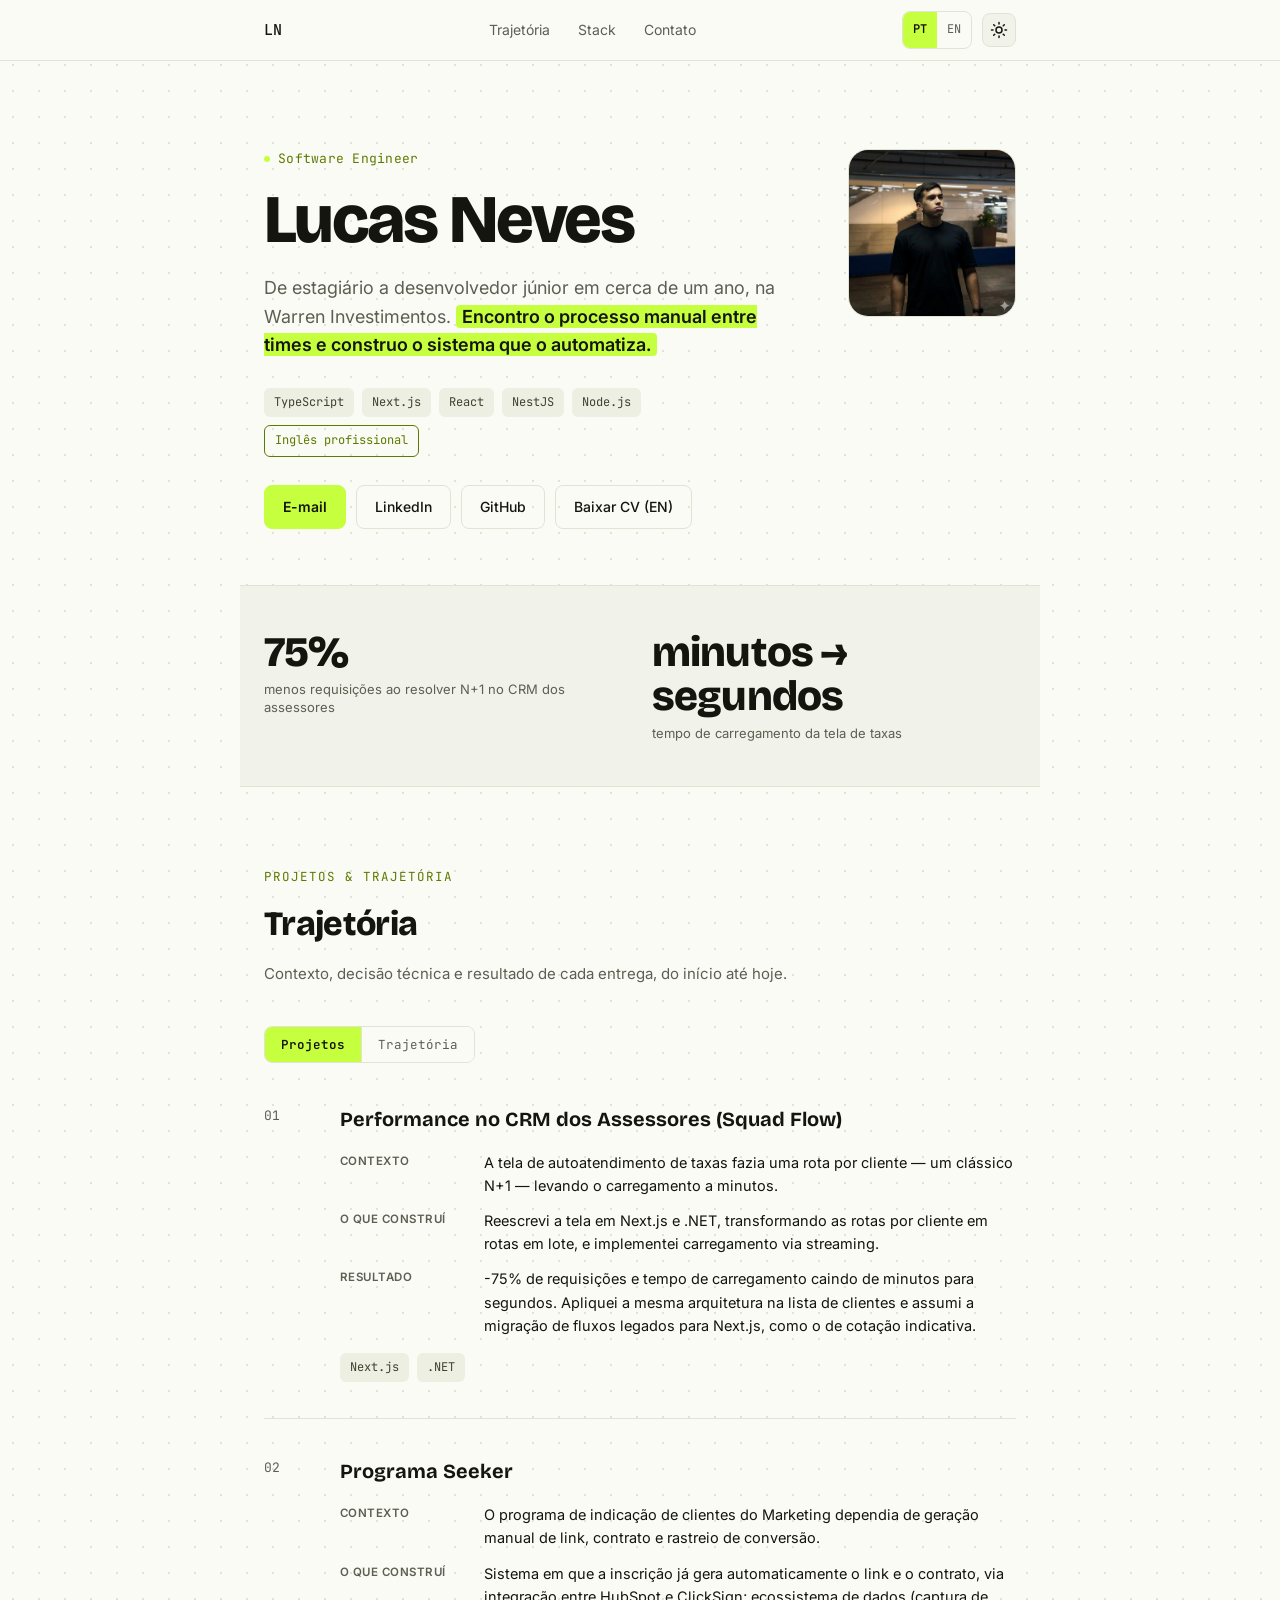
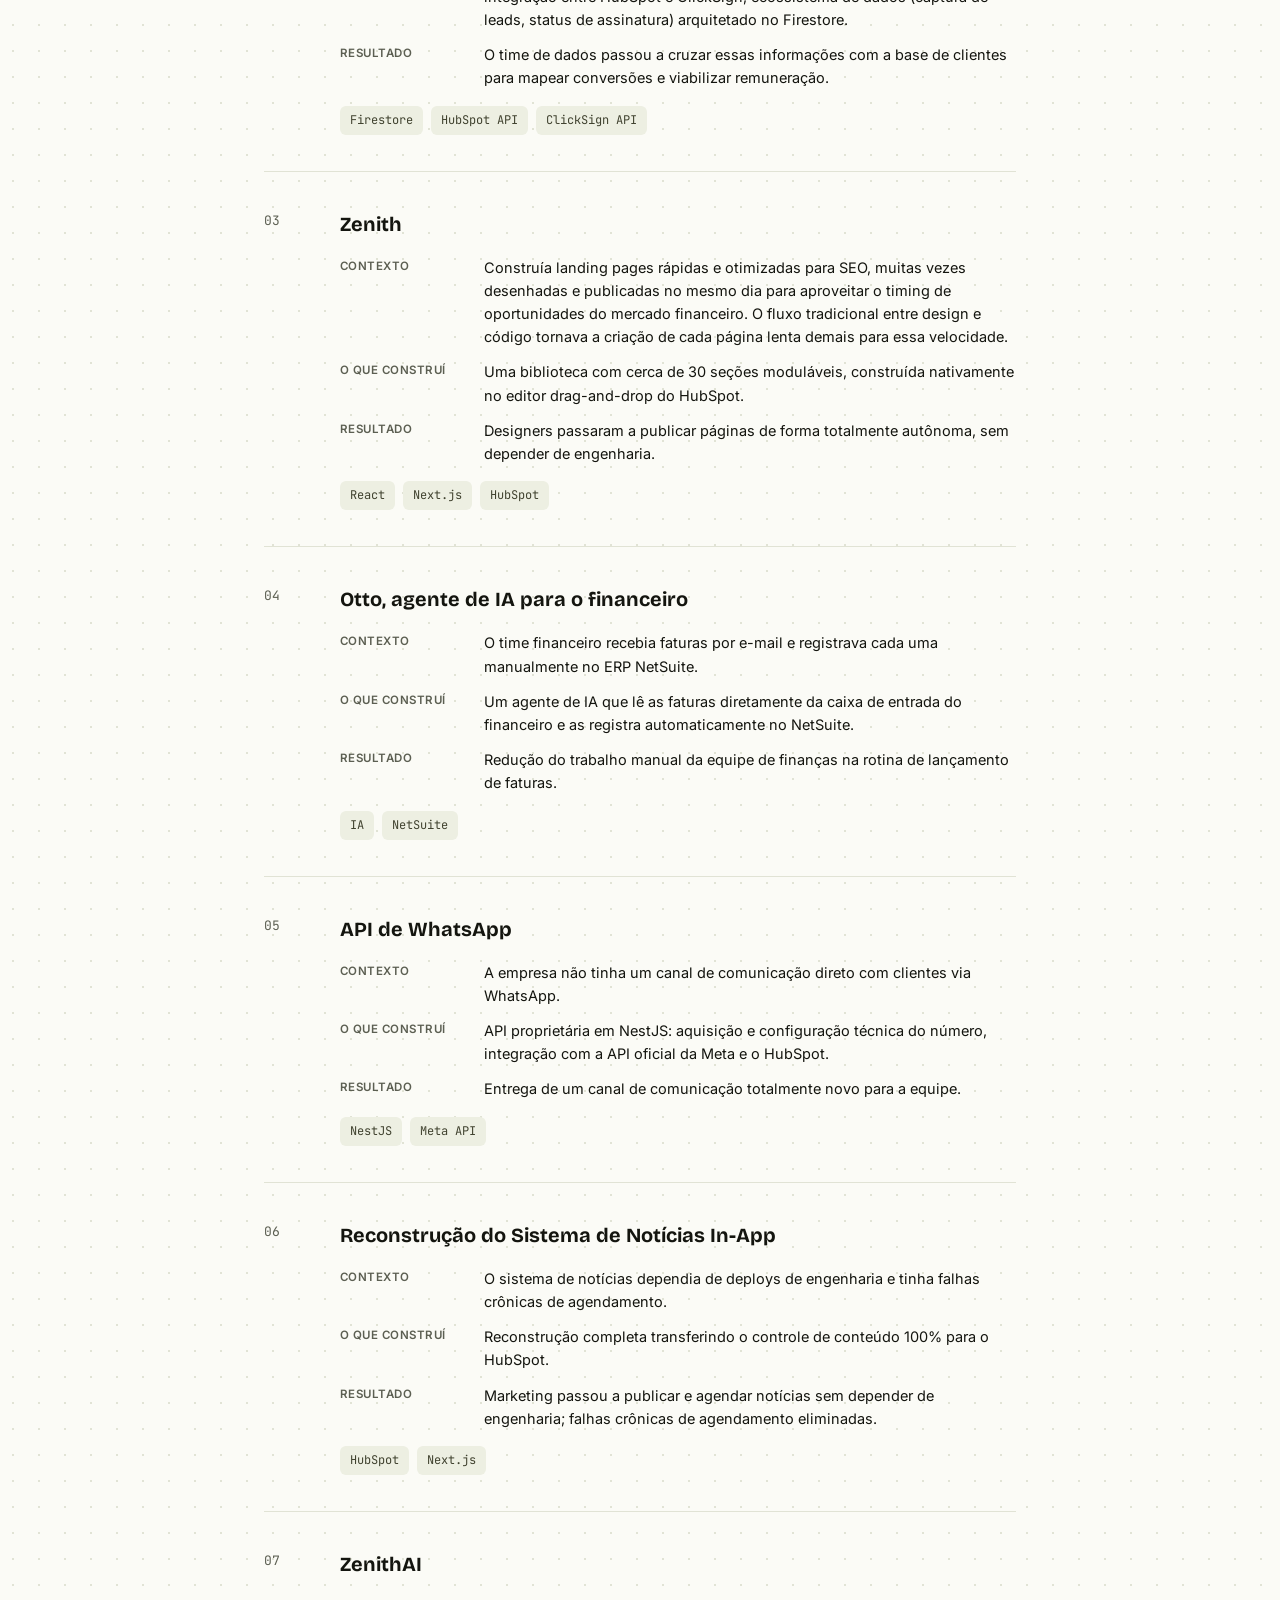
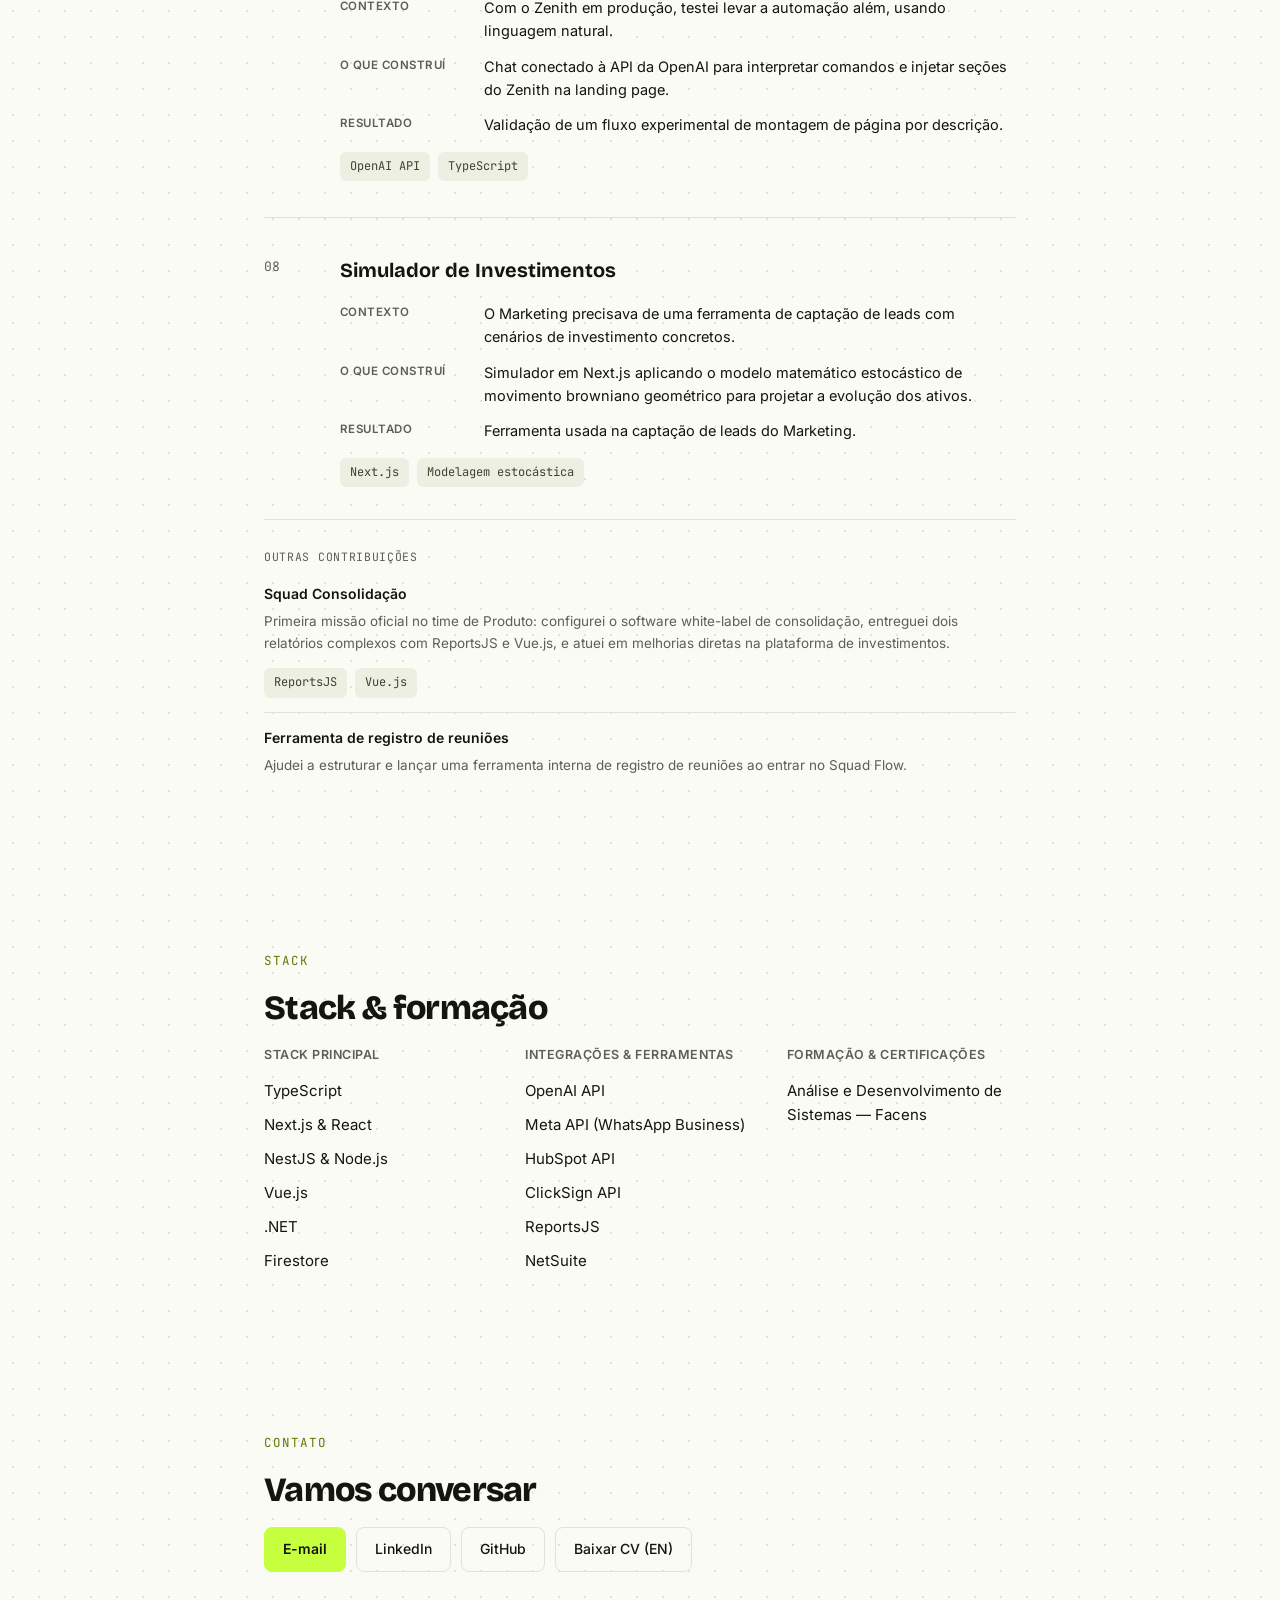
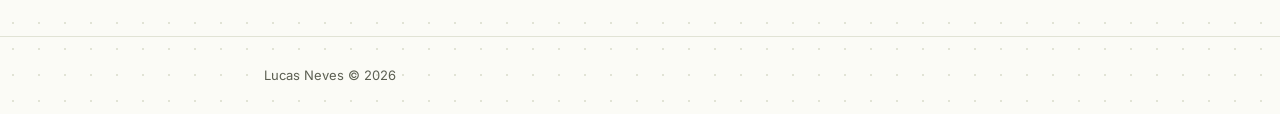
==== index.html @ 9c4b1221 "Initial commit: personal resume site Co-Authored-By: Claude Sonnet 5 <noreply@anthropic.com>" ====
<!DOCTYPE html>
<html lang="pt-BR">
<head>
<meta charset="UTF-8">
<meta name="viewport" content="width=device-width, initial-scale=1.0">
<title>Lucas Neves</title>
<meta name="description" content="Lucas Neves — Software Engineer. TypeScript, Next.js, React, NestJS e Node.js.">
<link rel="icon" type="image/svg+xml" href="favicon.svg">
<link rel="preconnect" href="https://fonts.googleapis.com">
<link rel="preconnect" href="https://fonts.gstatic.com" crossorigin>
<link href="https://fonts.googleapis.com/css2?family=Bricolage+Grotesque:opsz,wght@12..96,600..800&family=Inter:wght@400;500;600;700&family=JetBrains+Mono:wght@400;500&display=swap" rel="stylesheet">
<link rel="stylesheet" href="style.css">
</head>
<body>

<header class="site-header">
  <div class="wrap header-inner">
    <a href="#top" class="logo">LN</a>
    <nav class="main-nav">
      <a href="#trajetoria">Trajetória</a>
      <a href="#stack">Stack</a>
      <a href="#contato">Contato</a>
    </nav>
    <div class="header-controls">
      <div class="lang-toggle">
        <span class="lang-current">PT</span>
        <a href="en/" class="lang-link">EN</a>
      </div>
      <button id="theme-toggle" class="theme-toggle" aria-label="Alternar tema claro/escuro" title="Alternar tema">
        <svg class="icon-sun" width="18" height="18" viewBox="0 0 24 24" fill="none" stroke="currentColor" stroke-width="2" stroke-linecap="round"><circle cx="12" cy="12" r="4"/><path d="M12 2v2M12 20v2M4.93 4.93l1.41 1.41M17.66 17.66l1.41 1.41M2 12h2M20 12h2M6.34 17.66l-1.41 1.41M19.07 4.93l-1.41 1.41"/></svg>
        <svg class="icon-moon" width="18" height="18" viewBox="0 0 24 24" fill="none" stroke="currentColor" stroke-width="2" stroke-linecap="round" stroke-linejoin="round"><path d="M21 12.79A9 9 0 1 1 11.21 3 7 7 0 0 0 21 12.79z"/></svg>
      </button>
    </div>
  </div>
</header>

<main id="top">

  <section class="hero wrap">
    <div class="hero-grid">
      <div class="hero-text">
        <p class="eyebrow"><span class="eyebrow-dot"></span>Software Engineer</p>
        <h1>Lucas Neves</h1>
        <p class="hero-lede">
          De estagiário a desenvolvedor júnior em cerca de um ano, na Warren Investimentos.
          <strong>Encontro o processo manual entre times e construo o sistema que o automatiza.</strong>
        </p>
        <div class="tag-row">
          <span class="tag">TypeScript</span>
          <span class="tag">Next.js</span>
          <span class="tag">React</span>
          <span class="tag">NestJS</span>
          <span class="tag">Node.js</span>
          <span class="tag tag-accent">Inglês profissional</span>
        </div>
        <div class="cta-row">
          <a class="btn btn-primary" href="mailto:lc.fr.nv@gmail.com">E-mail</a>
          <a class="btn" href="https://www.linkedin.com/in/lucas-nev/" target="_blank" rel="noopener">LinkedIn</a>
          <a class="btn" href="https://github.com/lucas-fnvs" target="_blank" rel="noopener">GitHub</a>
          <a class="btn" href="assets/lucas-neves-resume-en.pdf" download>Baixar CV (EN)</a>
        </div>
      </div>
      <div class="hero-photo">
        <img class="hero-photo-inner" src="assets/lucas.jpg" alt="Lucas Neves" width="168" height="168">
      </div>
    </div>
  </section>

  <section class="stats wrap reveal">
    <div class="stat">
      <span class="stat-num">75%</span>
      <span class="stat-label">menos requisições ao resolver N+1 no CRM dos assessores</span>
    </div>
    <div class="stat">
      <span class="stat-num">minutos → segundos</span>
      <span class="stat-label">tempo de carregamento da tela de taxas</span>
    </div>
  </section>

  <section id="trajetoria" class="section wrap">
    <p class="section-eyebrow">Projetos &amp; trajetória</p>
    <h2 class="section-title">Trajetória</h2>
    <p class="section-sub">Contexto, decisão técnica e resultado de cada entrega, do início até hoje.</p>

    <div class="toolbar reveal">
      <div class="view-toggle">
        <button class="view-btn active" data-view="projects" type="button">Projetos</button>
        <button class="view-btn" data-view="trajetoria" type="button">Trajetória</button>
      </div>
    </div>

    <div id="view-trajetoria" hidden>
      <ul class="timeline-compact">
        <li class="reveal">
          <div class="timeline-compact-head">
            <span class="timeline-date">Ago/2025 – Presente</span>
            <span class="timeline-role">Desenvolvedor de Software Júnior</span>
          </div>
          <p>Reconstruí o sistema de notícias in-app. Em outubro de 2025 transitei para o time de Produto: passei pelo Squad Consolidação (relatórios com ReportsJS e Vue.js) e hoje estou no Squad Flow, onde resolvi a performance do CRM dos assessores e venho construindo o Otto, agente de IA para o financeiro.</p>
        </li>
        <li class="reveal">
          <div class="timeline-compact-head">
            <span class="timeline-date">Fev/2025 – Ago/2025</span>
            <span class="timeline-role">Assistente</span>
          </div>
          <p>Passei a assumir arquiteturas completas, do início ao fim: Programa Seeker, API de WhatsApp e o simulador de investimentos.</p>
        </li>
        <li class="reveal">
          <div class="timeline-compact-head">
            <span class="timeline-date">Jul/2024 – Fev/2025</span>
            <span class="timeline-role">Estagiário de Tecnologia</span>
          </div>
          <p>Ponte técnica entre engenharia e o time de Marketing. Construí o Zenith e, em seguida, o ZenithAI.</p>
        </li>
      </ul>
    </div>

    <div id="view-projects">
      <div class="case-list">
        <article class="case">
          <div class="case-index">01</div>
          <div class="case-content">
            <h3>Performance no CRM dos Assessores (Squad Flow)</h3>
            <dl class="case-details">
              <div><dt>Contexto</dt><dd>A tela de autoatendimento de taxas fazia uma rota por cliente — um clássico N+1 — levando o carregamento a minutos.</dd></div>
              <div><dt>O que construí</dt><dd>Reescrevi a tela em Next.js e .NET, transformando as rotas por cliente em rotas em lote, e implementei carregamento via streaming.</dd></div>
              <div><dt>Resultado</dt><dd>-75% de requisições e tempo de carregamento caindo de minutos para segundos. Apliquei a mesma arquitetura na lista de clientes e assumi a migração de fluxos legados para Next.js, como o de cotação indicativa.</dd></div>
            </dl>
            <div class="tag-row small"><span class="tag">Next.js</span><span class="tag">.NET</span></div>
          </div>
        </article>

        <article class="case">
          <div class="case-index">02</div>
          <div class="case-content">
            <h3>Programa Seeker</h3>
            <dl class="case-details">
              <div><dt>Contexto</dt><dd>O programa de indicação de clientes do Marketing dependia de geração manual de link, contrato e rastreio de conversão.</dd></div>
              <div><dt>O que construí</dt><dd>Sistema em que a inscrição já gera automaticamente o link e o contrato, via integração entre HubSpot e ClickSign; ecossistema de dados (captura de leads, status de assinatura) arquitetado no Firestore.</dd></div>
              <div><dt>Resultado</dt><dd>O time de dados passou a cruzar essas informações com a base de clientes para mapear conversões e viabilizar remuneração.</dd></div>
            </dl>
            <div class="tag-row small"><span class="tag">Firestore</span><span class="tag">HubSpot API</span><span class="tag">ClickSign API</span></div>
          </div>
        </article>

        <article class="case">
          <div class="case-index">03</div>
          <div class="case-content">
            <h3>Zenith</h3>
            <dl class="case-details">
              <div><dt>Contexto</dt><dd>Construía landing pages rápidas e otimizadas para SEO, muitas vezes desenhadas e publicadas no mesmo dia para aproveitar o timing de oportunidades do mercado financeiro. O fluxo tradicional entre design e código tornava a criação de cada página lenta demais para essa velocidade.</dd></div>
              <div><dt>O que construí</dt><dd>Uma biblioteca com cerca de 30 seções moduláveis, construída nativamente no editor drag-and-drop do HubSpot.</dd></div>
              <div><dt>Resultado</dt><dd>Designers passaram a publicar páginas de forma totalmente autônoma, sem depender de engenharia.</dd></div>
            </dl>
            <div class="tag-row small"><span class="tag">React</span><span class="tag">Next.js</span><span class="tag">HubSpot</span></div>
          </div>
        </article>

        <article class="case">
          <div class="case-index">04</div>
          <div class="case-content">
            <h3>Otto, agente de IA para o financeiro</h3>
            <dl class="case-details">
              <div><dt>Contexto</dt><dd>O time financeiro recebia faturas por e-mail e registrava cada uma manualmente no ERP NetSuite.</dd></div>
              <div><dt>O que construí</dt><dd>Um agente de IA que lê as faturas diretamente da caixa de entrada do financeiro e as registra automaticamente no NetSuite.</dd></div>
              <div><dt>Resultado</dt><dd>Redução do trabalho manual da equipe de finanças na rotina de lançamento de faturas.</dd></div>
            </dl>
            <div class="tag-row small"><span class="tag">IA</span><span class="tag">NetSuite</span></div>
          </div>
        </article>

        <article class="case">
          <div class="case-index">05</div>
          <div class="case-content">
            <h3>API de WhatsApp</h3>
            <dl class="case-details">
              <div><dt>Contexto</dt><dd>A empresa não tinha um canal de comunicação direto com clientes via WhatsApp.</dd></div>
              <div><dt>O que construí</dt><dd>API proprietária em NestJS: aquisição e configuração técnica do número, integração com a API oficial da Meta e o HubSpot.</dd></div>
              <div><dt>Resultado</dt><dd>Entrega de um canal de comunicação totalmente novo para a equipe.</dd></div>
            </dl>
            <div class="tag-row small"><span class="tag">NestJS</span><span class="tag">Meta API</span></div>
          </div>
        </article>

        <article class="case">
          <div class="case-index">06</div>
          <div class="case-content">
            <h3>Reconstrução do Sistema de Notícias In-App</h3>
            <dl class="case-details">
              <div><dt>Contexto</dt><dd>O sistema de notícias dependia de deploys de engenharia e tinha falhas crônicas de agendamento.</dd></div>
              <div><dt>O que construí</dt><dd>Reconstrução completa transferindo o controle de conteúdo 100% para o HubSpot.</dd></div>
              <div><dt>Resultado</dt><dd>Marketing passou a publicar e agendar notícias sem depender de engenharia; falhas crônicas de agendamento eliminadas.</dd></div>
            </dl>
            <div class="tag-row small"><span class="tag">HubSpot</span><span class="tag">Next.js</span></div>
          </div>
        </article>

        <article class="case">
          <div class="case-index">07</div>
          <div class="case-content">
            <h3>ZenithAI</h3>
            <dl class="case-details">
              <div><dt>Contexto</dt><dd>Com o Zenith em produção, testei levar a automação além, usando linguagem natural.</dd></div>
              <div><dt>O que construí</dt><dd>Chat conectado à API da OpenAI para interpretar comandos e injetar seções do Zenith na landing page.</dd></div>
              <div><dt>Resultado</dt><dd>Validação de um fluxo experimental de montagem de página por descrição.</dd></div>
            </dl>
            <div class="tag-row small"><span class="tag">OpenAI API</span><span class="tag">TypeScript</span></div>
          </div>
        </article>

        <article class="case">
          <div class="case-index">08</div>
          <div class="case-content">
            <h3>Simulador de Investimentos</h3>
            <dl class="case-details">
              <div><dt>Contexto</dt><dd>O Marketing precisava de uma ferramenta de captação de leads com cenários de investimento concretos.</dd></div>
              <div><dt>O que construí</dt><dd>Simulador em Next.js aplicando o modelo matemático estocástico de movimento browniano geométrico para projetar a evolução dos ativos.</dd></div>
              <div><dt>Resultado</dt><dd>Ferramenta usada na captação de leads do Marketing.</dd></div>
            </dl>
            <div class="tag-row small"><span class="tag">Next.js</span><span class="tag">Modelagem estocástica</span></div>
          </div>
        </article>

      </div>

      <div class="minor-notes">
        <p class="minor-notes-label">Outras contribuições</p>
        <div class="minor-note">
          <h4>Squad Consolidação</h4>
          <p>Primeira missão oficial no time de Produto: configurei o software white-label de consolidação, entreguei dois relatórios complexos com ReportsJS e Vue.js, e atuei em melhorias diretas na plataforma de investimentos.</p>
          <div class="tag-row small"><span class="tag">ReportsJS</span><span class="tag">Vue.js</span></div>
        </div>
        <div class="minor-note">
          <h4>Ferramenta de registro de reuniões</h4>
          <p>Ajudei a estruturar e lançar uma ferramenta interna de registro de reuniões ao entrar no Squad Flow.</p>
        </div>
      </div>
    </div>
  </section>

  <section id="stack" class="section wrap reveal">
    <p class="section-eyebrow">Stack</p>
    <h2 class="section-title">Stack &amp; formação</h2>
    <div class="stack-grid">
      <div class="stack-col">
        <h3>Stack principal</h3>
        <ul class="plain-list">
          <li>TypeScript</li>
          <li>Next.js &amp; React</li>
          <li>NestJS &amp; Node.js</li>
          <li>Vue.js</li>
          <li>.NET</li>
          <li>Firestore</li>
        </ul>
      </div>
      <div class="stack-col">
        <h3>Integrações &amp; ferramentas</h3>
        <ul class="plain-list">
          <li>OpenAI API</li>
          <li>Meta API (WhatsApp Business)</li>
          <li>HubSpot API</li>
          <li>ClickSign API</li>
          <li>ReportsJS</li>
          <li>NetSuite</li>
        </ul>
      </div>
      <div class="stack-col">
        <h3>Formação &amp; certificações</h3>
        <ul class="plain-list">
          <li>Análise e Desenvolvimento de Sistemas — Facens</li>
        </ul>
      </div>
    </div>
  </section>

  <section id="contato" class="section wrap contact-section reveal">
    <p class="section-eyebrow">Contato</p>
    <h2 class="section-title">Vamos conversar</h2>
    <div class="cta-row">
      <a class="btn btn-primary" href="mailto:lc.fr.nv@gmail.com">E-mail</a>
      <a class="btn" href="https://www.linkedin.com/in/lucas-nev/" target="_blank" rel="noopener">LinkedIn</a>
      <a class="btn" href="https://github.com/lucas-fnvs" target="_blank" rel="noopener">GitHub</a>
      <a class="btn" href="assets/lucas-neves-resume-en.pdf" download>Baixar CV (EN)</a>
    </div>
  </section>

</main>

<footer class="site-footer">
  <div class="wrap">
    <span>Lucas Neves © 2026</span>
  </div>
</footer>

<script src="script.js"></script>
</body>
</html>
---- style.css ----
:root {
  --bg: #fbfbf6;
  --bg-subtle: #f1f2e9;
  --border: #e1e3d5;
  --text: #14150f;
  --text-muted: #5c5f52;
  --accent: #5c7a00;
  --accent-bg: #c6ff3d;
  --accent-ink: #14150f;
  --tag-bg: #edefe2;
  --tag-text: #40422f;
  --card-bg: #ffffff;
  --shadow: 0 1px 2px rgba(20, 20, 15, 0.05);
  --font-display: "Bricolage Grotesque", "Inter", -apple-system, BlinkMacSystemFont, sans-serif;
  --font-body: "Inter", -apple-system, BlinkMacSystemFont, "Segoe UI", sans-serif;
  --font-mono: "JetBrains Mono", ui-monospace, Menlo, monospace;
}

:root[data-theme="dark"] {
  --bg: #0d0e09;
  --bg-subtle: #15170e;
  --border: #292c1d;
  --text: #f1f2e8;
  --text-muted: #9a9d8a;
  --accent: #c6ff3d;
  --accent-bg: #c6ff3d;
  --accent-ink: #0d0e09;
  --tag-bg: #1a1c11;
  --tag-text: #c7cab5;
  --card-bg: #121309;
  --shadow: 0 1px 2px rgba(0, 0, 0, 0.4);
}

@media (prefers-color-scheme: dark) {
  :root:not([data-theme="light"]) {
    --bg: #0d0e09;
    --bg-subtle: #15170e;
    --border: #292c1d;
    --text: #f1f2e8;
    --text-muted: #9a9d8a;
    --accent: #c6ff3d;
    --accent-bg: #c6ff3d;
    --accent-ink: #0d0e09;
    --tag-bg: #1a1c11;
    --tag-text: #c7cab5;
    --card-bg: #121309;
    --shadow: 0 1px 2px rgba(0, 0, 0, 0.4);
  }
}

* { box-sizing: border-box; }

html { scroll-behavior: smooth; }

body {
  margin: 0;
  background:
    radial-gradient(circle, var(--border) 1px, transparent 1px) 0 0 / 26px 26px,
    var(--bg);
  color: var(--text);
  font-family: var(--font-body);
  line-height: 1.6;
  -webkit-font-smoothing: antialiased;
  transition: background-color 0.15s ease, color 0.15s ease;
}

.wrap {
  max-width: 800px;
  margin: 0 auto;
  padding: 0 24px;
}

a { color: inherit; }

/* Header */
.site-header {
  position: sticky;
  top: 0;
  z-index: 20;
  background: color-mix(in srgb, var(--bg) 85%, transparent);
  backdrop-filter: blur(8px);
  border-bottom: 1px solid var(--border);
}

.header-inner {
  display: flex;
  align-items: center;
  justify-content: space-between;
  height: 60px;
}

.logo {
  font-family: var(--font-mono);
  font-weight: 500;
  text-decoration: none;
  font-size: 15px;
  letter-spacing: 0.02em;
}

.main-nav {
  display: flex;
  gap: 28px;
}

.main-nav a {
  text-decoration: none;
  font-size: 14px;
  color: var(--text-muted);
  transition: color 0.15s ease;
}

.main-nav a:hover { color: var(--text); }

.header-controls {
  display: flex;
  align-items: center;
  gap: 10px;
}

.lang-toggle {
  display: inline-flex;
  align-items: center;
  border: 1px solid var(--border);
  border-radius: 8px;
  overflow: hidden;
  font-family: var(--font-mono);
  font-size: 12px;
}

.lang-current,
.lang-link {
  padding: 8px 10px;
  text-decoration: none;
}

.lang-current {
  background: var(--accent-bg);
  color: var(--accent-ink);
  font-weight: 600;
}

.lang-link {
  color: var(--text-muted);
  transition: color 0.15s ease;
}

.lang-link:hover { color: var(--text); }

.theme-toggle {
  border: 1px solid var(--border);
  background: var(--bg-subtle);
  color: var(--text);
  width: 34px;
  height: 34px;
  border-radius: 8px;
  display: flex;
  align-items: center;
  justify-content: center;
  cursor: pointer;
}

.theme-toggle:hover { border-color: var(--accent); }

.icon-moon { display: none; }
:root[data-theme="dark"] .icon-sun { display: none; }
:root[data-theme="dark"] .icon-moon { display: block; }
@media (prefers-color-scheme: dark) {
  :root:not([data-theme="light"]) .icon-sun { display: none; }
  :root:not([data-theme="light"]) .icon-moon { display: block; }
}

/* Hero */
.hero {
  padding: 88px 24px 56px;
}

.hero-grid {
  display: grid;
  grid-template-columns: 1fr auto;
  gap: 48px;
  align-items: start;
}

.eyebrow {
  display: flex;
  align-items: center;
  gap: 8px;
  font-family: var(--font-mono);
  font-size: 13px;
  color: var(--accent);
  margin: 0 0 16px;
  letter-spacing: 0.02em;
}

.eyebrow-dot {
  width: 6px;
  height: 6px;
  border-radius: 50%;
  background: var(--accent-bg);
  flex-shrink: 0;
}

.hero h1 {
  font-family: var(--font-display);
  font-size: 68px;
  font-weight: 800;
  margin: 0 0 20px;
  letter-spacing: -0.03em;
  line-height: 1;
}

.hero-lede {
  font-size: 18px;
  color: var(--text-muted);
  max-width: 520px;
  margin: 0 0 28px;
}

.hero-lede strong {
  color: var(--accent-ink);
  background: var(--accent-bg);
  font-weight: 600;
  padding: 1px 6px;
  border-radius: 4px;
}

.hero-photo-inner {
  width: 168px;
  height: 168px;
  border-radius: 20px;
  border: 1px solid var(--border);
  display: block;
  object-fit: cover;
  background: var(--bg-subtle);
}

.tag-row {
  display: flex;
  flex-wrap: wrap;
  gap: 8px;
  margin-bottom: 28px;
}

.tag-row.small { margin-bottom: 0; margin-top: 14px; }

.tag {
  font-family: var(--font-mono);
  font-size: 12px;
  background: var(--tag-bg);
  color: var(--tag-text);
  padding: 5px 10px;
  border-radius: 6px;
}

.tag-accent {
  background: transparent;
  color: var(--accent);
  border: 1px solid var(--accent);
}

.cta-row {
  display: flex;
  flex-wrap: wrap;
  gap: 10px;
}

.btn {
  display: inline-block;
  padding: 10px 18px;
  border-radius: 8px;
  border: 1px solid var(--border);
  text-decoration: none;
  font-size: 14px;
  font-weight: 500;
  color: var(--text);
  transition: border-color 0.15s ease, background-color 0.15s ease;
}

.btn:hover { border-color: var(--accent); }

.btn-primary {
  background: var(--accent-bg);
  color: var(--accent-ink);
  border-color: var(--accent-bg);
  font-weight: 600;
}

.btn-primary:hover { opacity: 0.85; }

/* Stats */
.stats {
  display: grid;
  grid-template-columns: repeat(2, 1fr);
  gap: 24px;
  padding: 44px 24px;
  border-top: 1px solid var(--border);
  border-bottom: 1px solid var(--border);
  background: var(--bg-subtle);
}

.stat {
  display: flex;
  flex-direction: column;
  gap: 6px;
}

.stat-num {
  font-family: var(--font-display);
  font-size: 42px;
  font-weight: 800;
  color: var(--text);
  letter-spacing: -0.02em;
  line-height: 1.05;
}

.stat-label {
  font-size: 13px;
  color: var(--text-muted);
  line-height: 1.4;
}

/* Sections */
.section {
  padding: 80px 24px;
}

.section-eyebrow {
  font-family: var(--font-mono);
  font-size: 12.5px;
  color: var(--accent);
  text-transform: uppercase;
  letter-spacing: 0.08em;
  margin: 0 0 10px;
}

.section-title {
  font-family: var(--font-display);
  font-size: 34px;
  font-weight: 800;
  margin: 0 0 10px;
  letter-spacing: -0.02em;
}

.section-sub {
  color: var(--text-muted);
  margin: 0 0 40px;
  font-size: 15px;
}

/* View toggle (Projetos / Trajetória) */
.toolbar {
  margin-bottom: 40px;
}

.view-toggle {
  display: inline-flex;
  border: 1px solid var(--border);
  border-radius: 8px;
  overflow: hidden;
}

.view-btn {
  font-family: var(--font-mono);
  font-size: 12.5px;
  border: none;
  background: var(--bg);
  color: var(--text-muted);
  padding: 9px 16px;
  cursor: pointer;
}

.view-btn + .view-btn { border-left: 1px solid var(--border); }
.view-btn:hover { color: var(--text); }
.view-btn.active { background: var(--accent-bg); color: var(--accent-ink); font-weight: 600; }

/* Compact timeline (Trajetória) */
.timeline-compact {
  list-style: none;
  margin: 0;
  padding: 0;
  display: flex;
  flex-direction: column;
}

.timeline-compact li {
  display: flex;
  flex-wrap: wrap;
  align-items: baseline;
  gap: 6px 14px;
  padding: 16px 0;
  border-bottom: 1px solid var(--border);
}

.timeline-compact li:last-child { border-bottom: none; }

.timeline-compact-head {
  display: flex;
  align-items: baseline;
  gap: 14px;
  flex-shrink: 0;
  min-width: 320px;
}

.timeline-date {
  font-family: var(--font-mono);
  font-size: 12.5px;
  color: var(--accent);
  flex-shrink: 0;
}

.timeline-role {
  font-size: 14px;
  font-weight: 600;
}

.timeline-compact p {
  margin: 0;
  color: var(--text-muted);
  font-size: 14px;
}

/* Case studies (Projetos) */
.case-list {
  display: flex;
  flex-direction: column;
  gap: 0;
}

.case {
  display: grid;
  grid-template-columns: 56px 1fr;
  gap: 20px;
  padding: 36px 0;
  border-bottom: 1px solid var(--border);
}

.case:first-child { padding-top: 0; }
.case:last-child { border-bottom: none; padding-bottom: 0; }

.case-index {
  font-family: var(--font-mono);
  font-size: 13px;
  color: var(--text-muted);
  padding-top: 3px;
}

.case-content h3 {
  font-family: var(--font-display);
  margin: 0 0 16px;
  font-size: 20px;
  font-weight: 700;
}

.case-details {
  margin: 0 0 16px;
  display: flex;
  flex-direction: column;
  gap: 12px;
}

.case-details div {
  display: grid;
  grid-template-columns: 128px 1fr;
  gap: 16px;
}

.case-details dt {
  margin: 0;
  font-size: 11.5px;
  font-weight: 600;
  text-transform: uppercase;
  letter-spacing: 0.04em;
  color: var(--text-muted);
  padding-top: 1px;
}

.case-details dd {
  margin: 0;
  font-size: 14.5px;
  color: var(--text);
}

.case-details.thin {
  font-size: 14.5px;
  color: var(--text-muted);
  display: block;
}

/* Minor notes (Outras contribuições) */
.minor-notes {
  margin-top: 32px;
  padding-top: 28px;
  border-top: 1px solid var(--border);
}

.minor-notes-label {
  font-family: var(--font-mono);
  font-size: 11.5px;
  text-transform: uppercase;
  letter-spacing: 0.06em;
  color: var(--text-muted);
  margin: 0 0 16px;
}

.minor-note {
  padding: 14px 0;
  border-top: 1px solid var(--border);
}

.minor-note:first-of-type { border-top: none; padding-top: 0; }

.minor-note h4 {
  margin: 0 0 6px;
  font-size: 14px;
  font-weight: 600;
}

.minor-note p {
  margin: 0;
  font-size: 13.5px;
  color: var(--text-muted);
}

/* Stack grid */
.stack-grid {
  display: grid;
  grid-template-columns: repeat(3, 1fr);
  gap: 32px;
}

.stack-col h3 {
  font-size: 12.5px;
  margin: 0 0 14px;
  color: var(--text-muted);
  font-weight: 600;
  text-transform: uppercase;
  letter-spacing: 0.04em;
}

.plain-list {
  list-style: none;
  margin: 0;
  padding: 0;
  display: flex;
  flex-direction: column;
  gap: 10px;
  font-size: 15px;
}

/* Contact */
.contact-section { padding-bottom: 64px; }

/* Scroll reveal (progressive enhancement — visible by default without JS) */
.reveal.js-enabled {
  opacity: 0;
  transform: translateY(12px);
  transition: opacity 0.5s ease, transform 0.5s ease;
}

.reveal.js-enabled.is-visible {
  opacity: 1;
  transform: translateY(0);
}

@media (prefers-reduced-motion: reduce) {
  .reveal.js-enabled {
    opacity: 1;
    transform: none;
    transition: none;
  }
}

/* Footer */

.site-footer {
  border-top: 1px solid var(--border);
  padding: 28px 24px;
}

.site-footer .wrap {
  font-size: 13px;
  color: var(--text-muted);
}

/* Responsive */
@media (max-width: 680px) {
  .main-nav { display: none; }
  .hero { padding: 64px 20px 40px; }
  .hero-grid { grid-template-columns: 1fr; gap: 28px; }
  .hero-photo { order: -1; }
  .hero-photo-inner { width: 100px; height: 100px; border-radius: 16px; }
  .hero h1 { font-size: 42px; }
  .stats { grid-template-columns: 1fr; }
  .stat-num { font-size: 34px; }
  .section-title { font-size: 26px; }
  .case { grid-template-columns: 1fr; gap: 8px; }
  .case-details div { grid-template-columns: 1fr; gap: 4px; }
  .stack-grid { grid-template-columns: 1fr; gap: 28px; }
  .section { padding: 52px 20px; }
  .timeline-compact-head { min-width: 0; }
  .timeline-compact li { flex-direction: column; gap: 4px; }
}
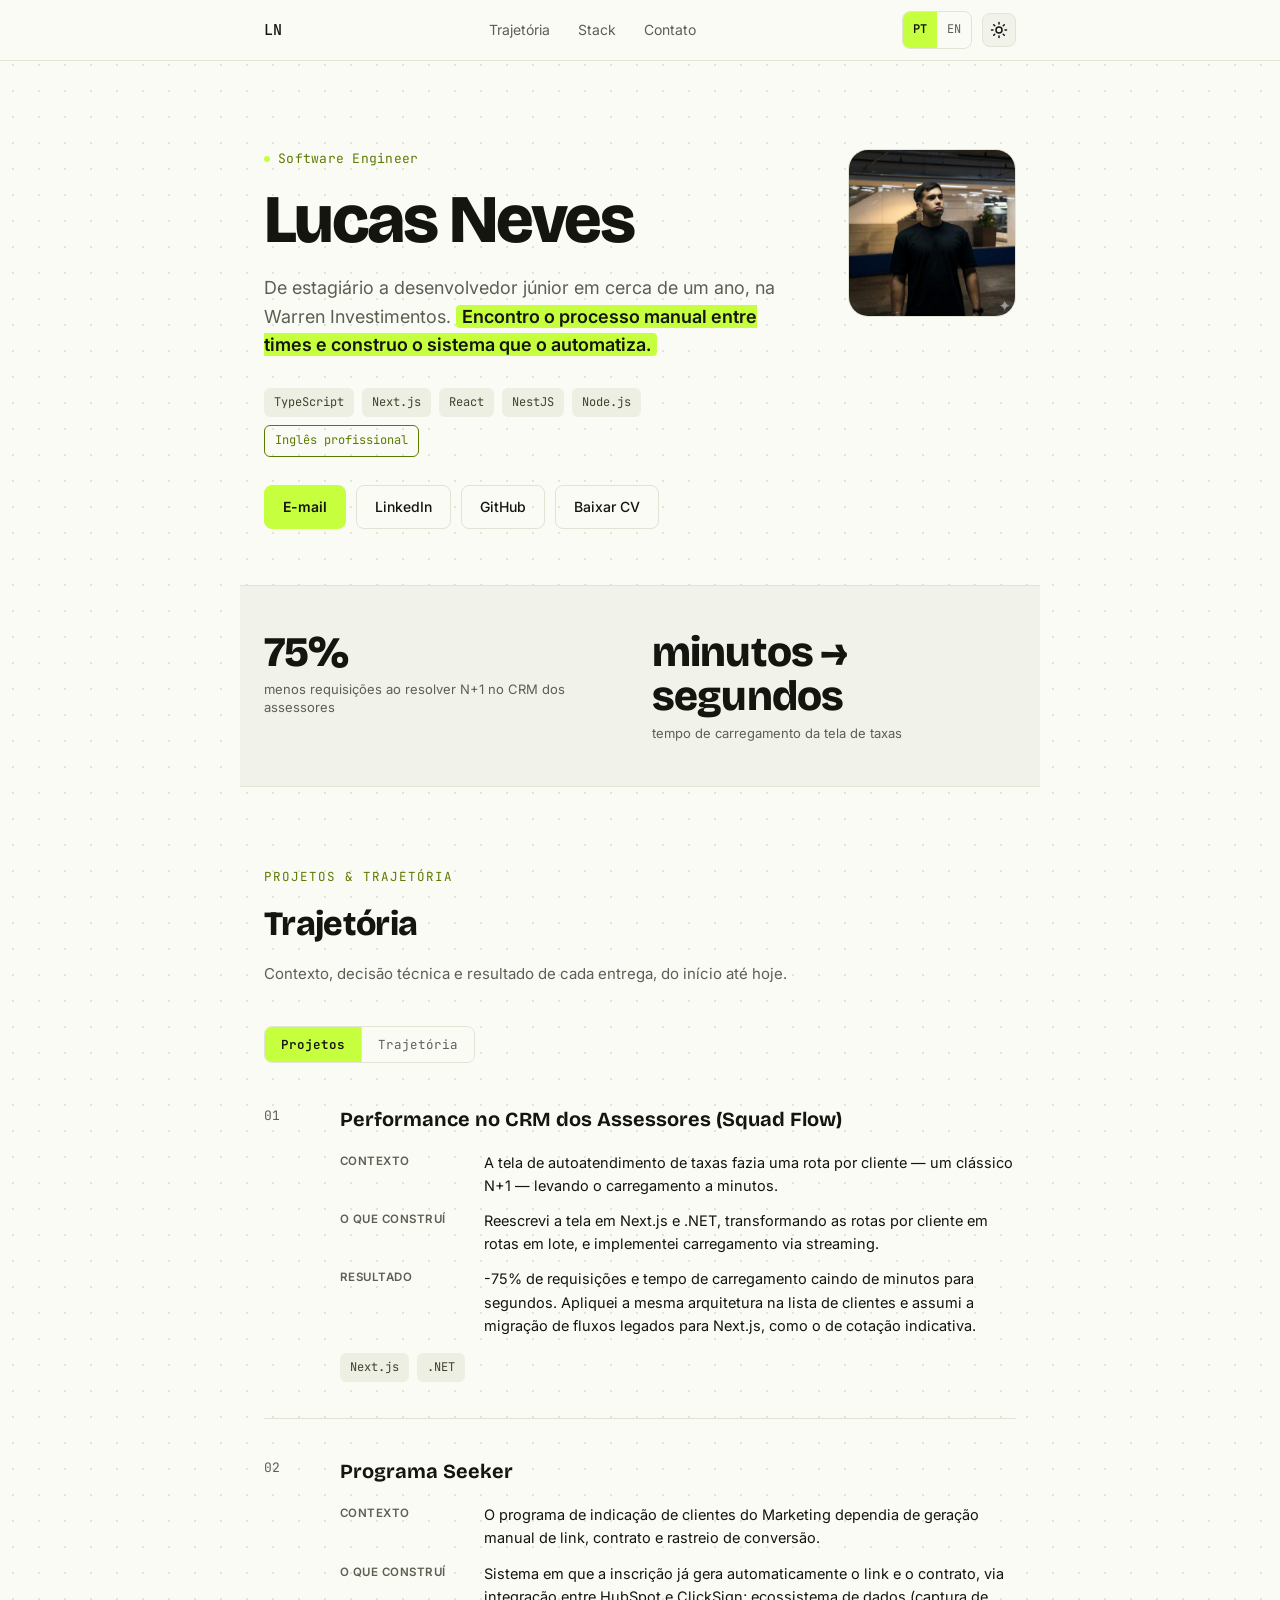
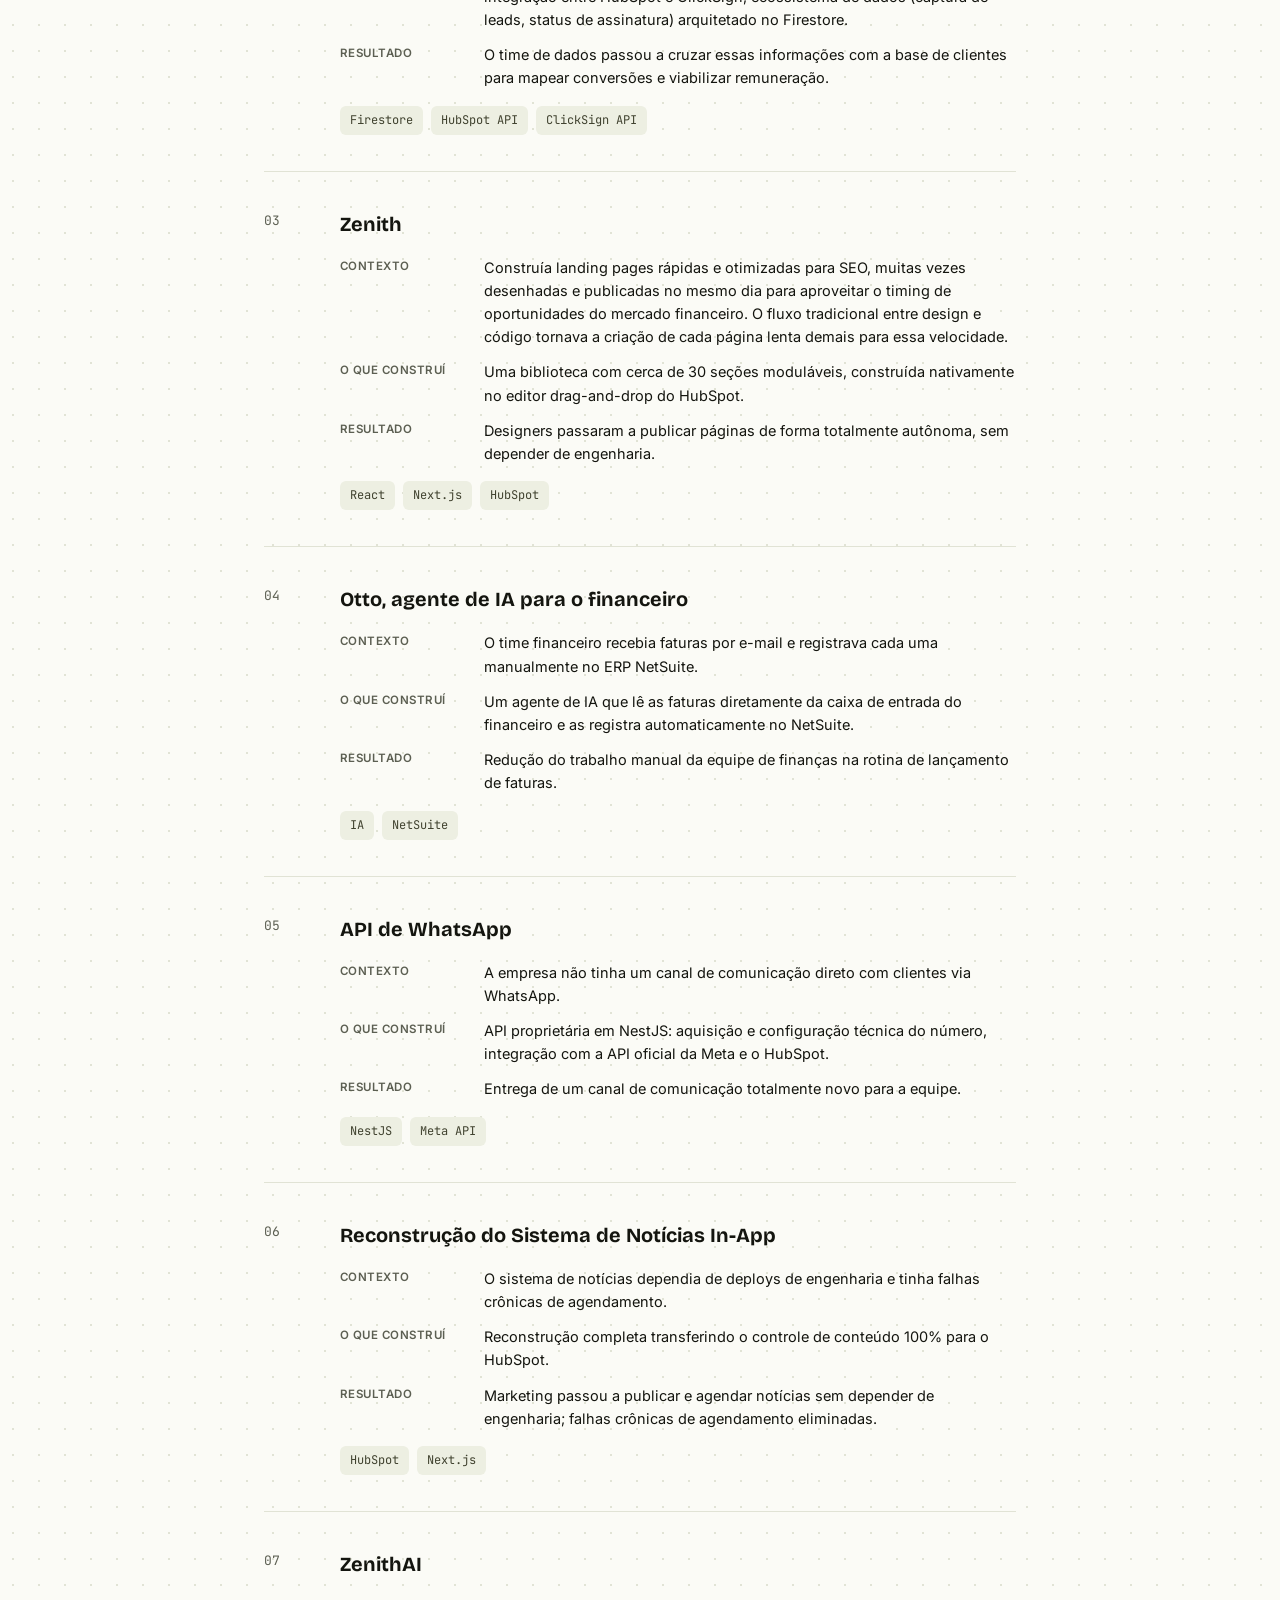
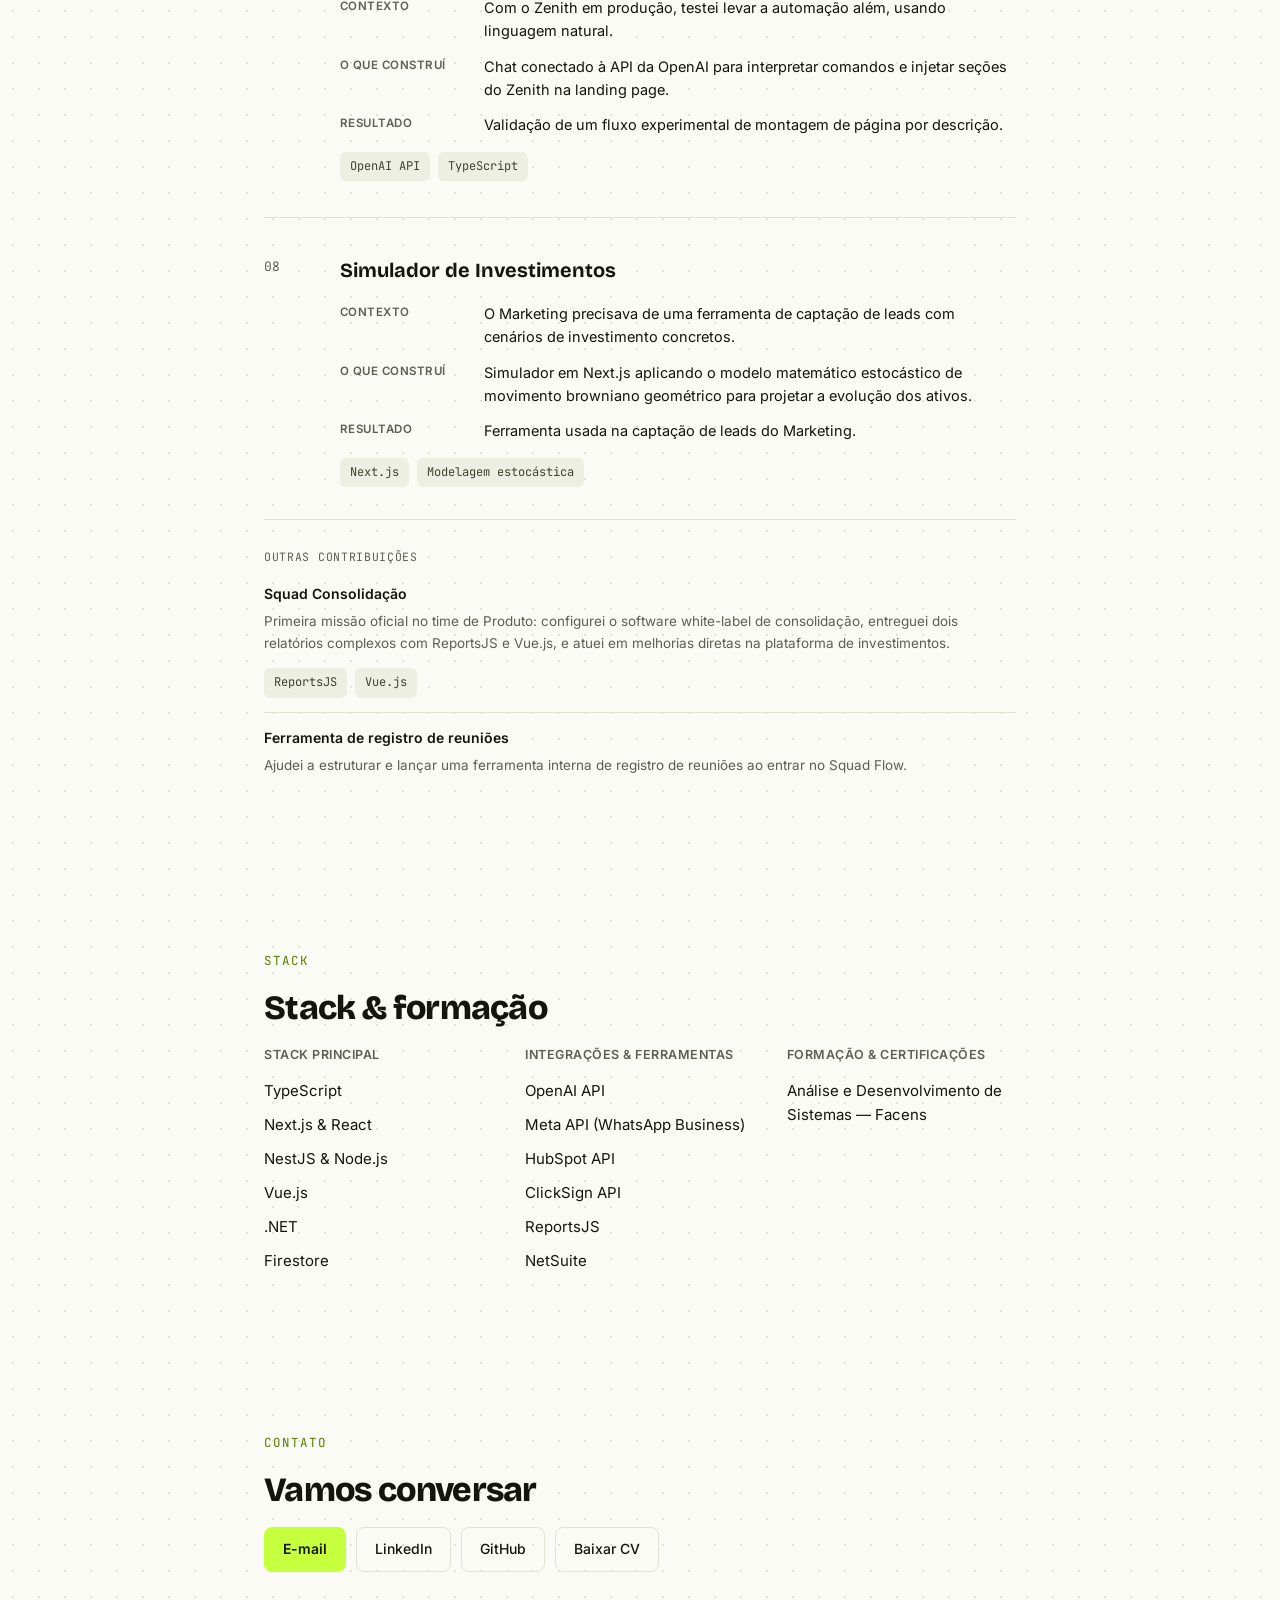
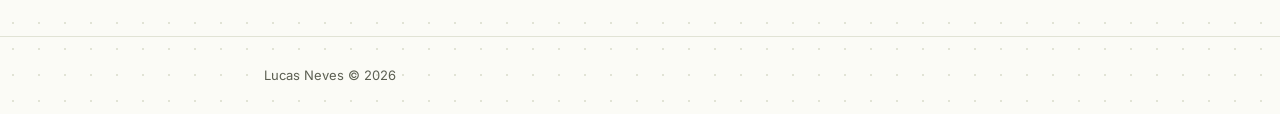
==== commit b408b100: "first commit" ====
--- a/index.html
+++ b/index.html
@@ -57,7 +57,7 @@
           <a class="btn btn-primary" href="mailto:lc.fr.nv@gmail.com">E-mail</a>
           <a class="btn" href="https://www.linkedin.com/in/lucas-nev/" target="_blank" rel="noopener">LinkedIn</a>
           <a class="btn" href="https://github.com/lucas-fnvs" target="_blank" rel="noopener">GitHub</a>
-          <a class="btn" href="assets/lucas-neves-resume-en.pdf" download>Baixar CV (EN)</a>
+          <a class="btn" href="assets/lucas-neves-resume-pt.pdf" download>Baixar CV</a>
         </div>
       </div>
       <div class="hero-photo">
@@ -280,7 +280,7 @@
       <a class="btn btn-primary" href="mailto:lc.fr.nv@gmail.com">E-mail</a>
       <a class="btn" href="https://www.linkedin.com/in/lucas-nev/" target="_blank" rel="noopener">LinkedIn</a>
       <a class="btn" href="https://github.com/lucas-fnvs" target="_blank" rel="noopener">GitHub</a>
-      <a class="btn" href="assets/lucas-neves-resume-en.pdf" download>Baixar CV (EN)</a>
+      <a class="btn" href="assets/lucas-neves-resume-pt.pdf" download>Baixar CV</a>
     </div>
   </section>
 
